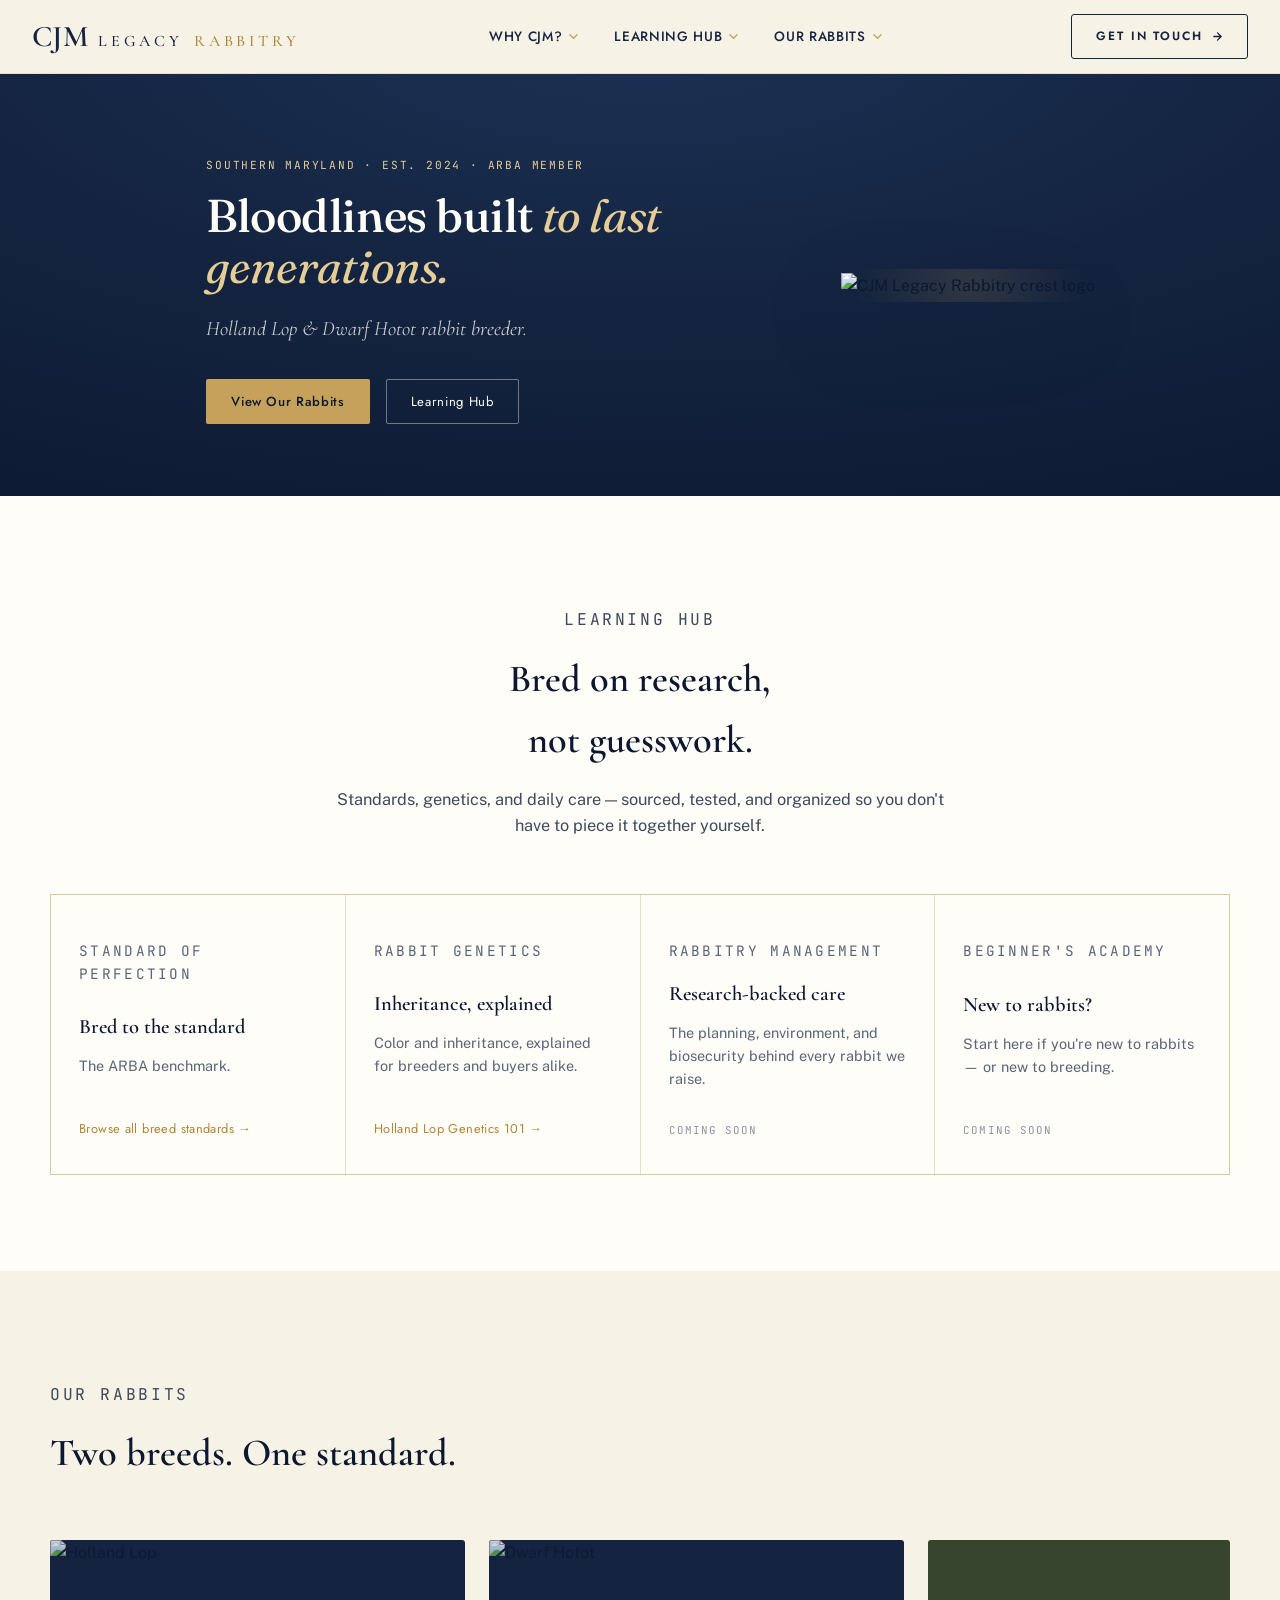
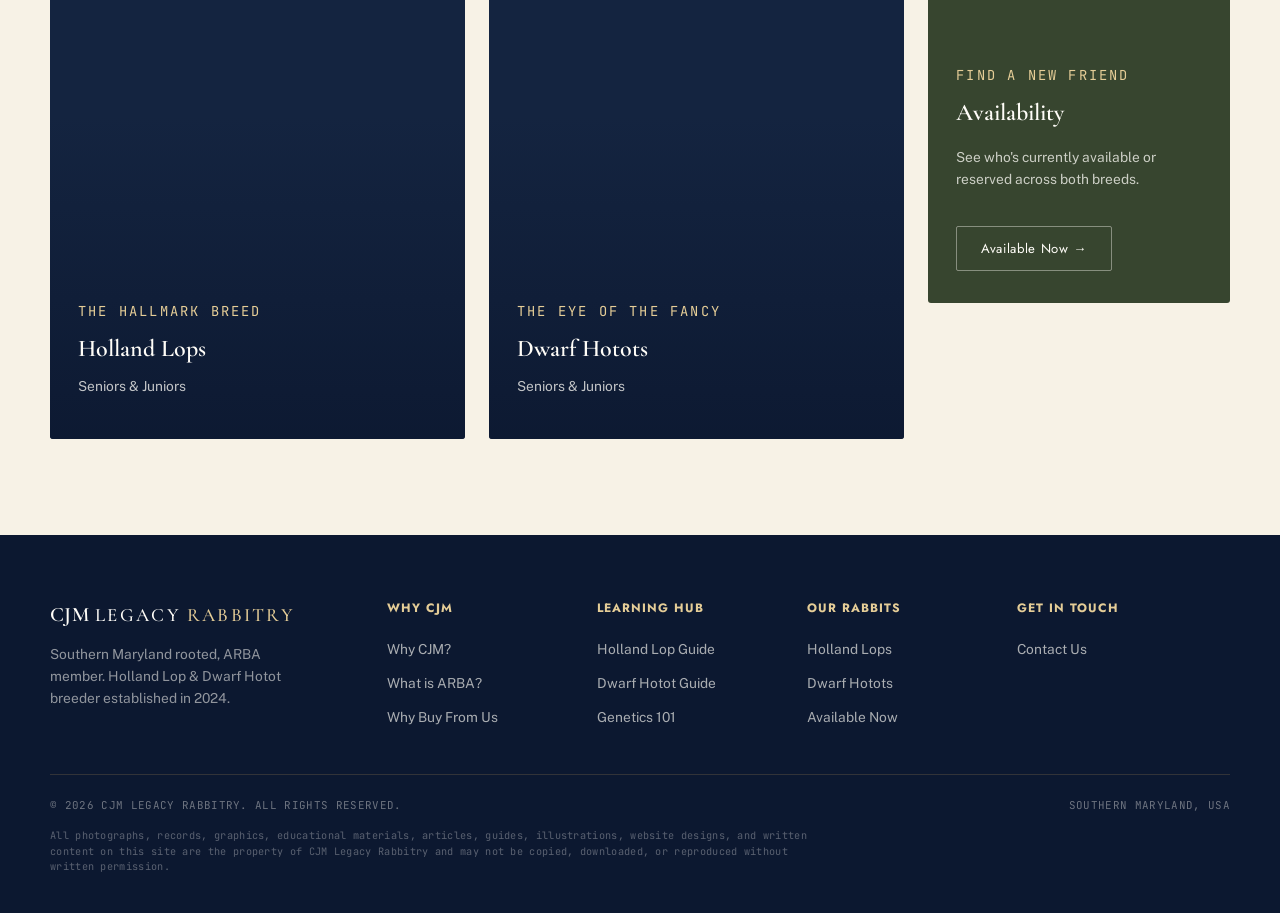
==== index.html @ 7403cc18 "Add CJM Legacy Rabbitry site (moved from Webflow) Co-Authored-By: Claude Opus 5.5 <noreply@anthropic" ====
<!DOCTYPE html>
<html lang="en">
<head>
<meta charset="UTF-8">
<meta name="viewport" content="width=device-width, initial-scale=1.0">
<title>CJM Legacy Rabbitry | Holland Lop &amp; Dwarf Hotot Breeder in Southern Maryland</title>
<meta name="description" content="CJM Legacy Rabbitry is an ARBA-member Holland Lop and Dwarf Hotot breeder in Southern Maryland. Every rabbit is pedigreed, health-recorded, and backed for life.">
<link rel="canonical" href="https://cjmrabbitry.com/">
<meta name="robots" content="index, follow">

<meta property="og:type" content="website">
<meta property="og:site_name" content="CJM Legacy Rabbitry">
<meta property="og:title" content="CJM Legacy Rabbitry | Holland Lop &amp; Dwarf Hotot Breeder in Southern Maryland">
<meta property="og:description" content="ARBA-member Holland Lop and Dwarf Hotot breeder in Southern Maryland. Pedigreed, health-recorded rabbits backed for life.">
<meta property="og:url" content="https://cjmrabbitry.com/">
<meta property="og:image" content="https://cdn.prod.website-files.com/6a64d33aa0a1c08dbbd805cc/6a668761750f530b132f5b5a_IMG_0008.png">
<meta name="twitter:card" content="summary_large_image">
<meta name="twitter:title" content="CJM Legacy Rabbitry | Holland Lop &amp; Dwarf Hotot Breeder in Southern Maryland">
<meta name="twitter:description" content="ARBA-member Holland Lop and Dwarf Hotot breeder in Southern Maryland. Pedigreed, health-recorded rabbits backed for life.">
<meta name="twitter:image" content="https://cdn.prod.website-files.com/6a64d33aa0a1c08dbbd805cc/6a668761750f530b132f5b5a_IMG_0008.png">

<link rel="preconnect" href="https://fonts.googleapis.com">
<link rel="preconnect" href="https://fonts.gstatic.com" crossorigin>
<link href="https://fonts.googleapis.com/css2?family=Fraunces:ital,opsz,wght@0,9..144,300;0,9..144,500;0,9..144,600;1,9..144,400;1,9..144,500&family=Cormorant+Garamond:ital,wght@0,500;0,600;1,500;1,600&family=Public+Sans:wght@300;400;500;600&family=Jost:wght@400;500;600&family=JetBrains+Mono:wght@400;500&display=swap" rel="stylesheet">

<link rel="stylesheet" href="css/site.css">
<link rel="stylesheet" href="css/home.css">

<script type="application/ld+json">
{
  "@context": "https://schema.org",
  "@type": "LocalBusiness",
  "name": "CJM Legacy Rabbitry",
  "description": "ARBA-member Holland Lop and Dwarf Hotot rabbit breeder in Southern Maryland.",
  "url": "https://cjmrabbitry.com/",
  "image": "https://cdn.prod.website-files.com/6a64d33aa0a1c08dbbd805cc/6a668761750f530b132f5b5a_IMG_0008.png",
  "address": {
    "@type": "PostalAddress",
    "addressRegion": "MD",
    "addressCountry": "US"
  },
  "areaServed": "Southern Maryland",
  "memberOf": {
    "@type": "Organization",
    "name": "American Rabbit Breeders Association"
  }
}
</script>
</head>
<body>

<a href="#main-content" class="skip-link">Skip to content</a>
<div id="site-header"></div>

<section class="hero" aria-labelledby="hero-heading">
  <div class="hero-inner">
    <div class="hero-copy">
      <p class="eyebrow on-navy">Southern Maryland · Est. 2024 · ARBA Member</p>
      <h1 id="hero-heading">Bloodlines built<em> to last generations.</em></h1>
      <p class="hero-sub">Holland Lop &amp; Dwarf Hotot rabbit breeder.</p>
      <div class="hero-ctas">
        <a href="our-rabbits" class="btn btn-gold">View Our Rabbits</a>
        <a href="#learning-hub" class="btn btn-outline">Learning Hub</a>
      </div>
    </div>
    <div class="hero-visual">
      <div class="hero-logo">
        <img src="https://cdn.prod.website-files.com/6a64d33aa0a1c08dbbd805cc/6a720b72453838dc1a0f05e3_ChatGPT_Image_Aug_4__2026__11_53_14_AM-removebg-preview.png" alt="CJM Legacy Rabbitry crest logo" loading="eager">
      </div>
    </div>
  </div>
</section>

<main id="main-content">

<section class="hub-section" id="learning-hub">
  <div class="section-inner">
    <div class="section-head center">
      <p class="eyebrow">Learning Hub</p>
      <h2>Bred on research,<br>not guesswork.</h2>
      <p>Standards, genetics, and daily care — sourced, tested, and organized so you don't have to piece it together yourself.</p>
    </div>
    <div class="hub-grid">
      <div class="hub-card">
        <p class="eyebrow">Standard of Perfection</p>
        <h3>Bred to the standard</h3>
        <p>The ARBA benchmark.</p>
        <a class="hub-link" href="sop-guide">Browse all breed standards &rarr;</a>
      </div>
      <div class="hub-card">
        <p class="eyebrow">Rabbit Genetics</p>
        <h3>Inheritance, explained</h3>
        <p>Color and inheritance, explained for breeders and buyers alike.</p>
        <a class="hub-link" href="hl-genetics">Holland Lop Genetics 101 &rarr;</a>
      </div>
      <div class="hub-card">
        <p class="eyebrow">Rabbitry Management</p>
        <h3>Research-backed care</h3>
        <p>The planning, environment, and biosecurity behind every rabbit we raise.</p>
        <span class="hub-link hub-soon">Coming soon</span>
      </div>
      <div class="hub-card">
        <p class="eyebrow">Beginner's Academy</p>
        <h3>New to rabbits?</h3>
        <p>Start here if you're new to rabbits — or new to breeding.</p>
        <span class="hub-link hub-soon">Coming soon</span>
      </div>
    </div>
  </div>
</section>

<section class="rabbits">
  <div class="section-inner">
    <div class="section-head">
      <p class="eyebrow">Our Rabbits</p>
      <h2>Two breeds. One standard.</h2>
    </div>
    <div class="rabbits-grid">
      <a href="our-rabbits" class="rabbit-card">
        <img src="https://cdn.prod.website-files.com/6a64d7bd9e493edffe36e166/6a6e4e44f94fbd17feea3384_uploads%252F91A5E2F6-F04F-4E23-809C-7E8D65B634C1.avif" alt="Holland Lop">
        <div class="card-content">
          <p class="eyebrow">The Hallmark Breed</p>
          <h3>Holland Lops</h3>
          <p>Seniors &amp; Juniors</p>
        </div>
      </a>
      <a href="our-rabbits" class="rabbit-card">
        <img src="https://cdn.prod.website-files.com/6a64d7bd9e493edffe36e166/6a7745e5cc44a0898880cb3d_uploads%252FIMG_9823.jpeg" alt="Dwarf Hotot">
        <div class="card-content">
          <p class="eyebrow">The Eye of the Fancy</p>
          <h3>Dwarf Hotots</h3>
          <p>Seniors &amp; Juniors</p>
        </div>
      </a>
      <a href="our-rabbits" class="rabbit-card avail">
        <div class="card-content">
          <p class="eyebrow">Find a New Friend</p>
          <h3>Availability</h3>
          <p>See who's currently available or reserved across both breeds.</p>
          <span class="btn btn-outline">Available Now &rarr;</span>
        </div>
      </a>
    </div>
  </div>
</section>

</main>

<div id="site-footer"></div>
<script src="js/layout.js"></script>
</body>
</html>
---- css/site.css ----
/* =========================================================
   CJM Legacy Rabbitry — shared site styles
   Loaded by every page. Page-specific styles live in
   css/<page>.css (e.g. css/home.css).
   ========================================================= */

:root{
  --navy:#142440;
  --navy-deep:#0c1830;
  --gold:#c6a15b;
  --gold-light:#e5cd97;
  --gold-hover:#b08535;
  --cream:#f7f2e6;
  --ivory:#fffdf8;
  --marsh:#4e6146;
  --marsh-deep:#37452f;
  --line: rgba(198,161,91,0.35);
}
*{box-sizing:border-box;}
html{scroll-behavior:smooth;}
body{
  margin:0;
  background:var(--cream);
  color:var(--navy-deep);
  font-family:'Public Sans', sans-serif;
  font-weight:400;
  line-height:1.6;
  -webkit-font-smoothing:antialiased;
}
a{color:inherit; text-decoration:none;}
img{max-width:100%; display:block;}

h1,h2,h3{margin:0;}
.h-serif{font-family:'Cormorant Garamond', serif;}
.eyebrow{
  font-family:'JetBrains Mono', monospace;
  font-size:0.7rem;
  letter-spacing:0.16em;
  text-transform:uppercase;
  color:var(--gold-hover);
}
.eyebrow.on-navy{ color:var(--gold-light); }

/* ---------- Buttons ---------- */
.btn{
  font-family:'Jost', sans-serif;
  font-size:0.82rem; letter-spacing:0.05em;
  padding:11px 24px;
  border-radius:2px;
  display:inline-block;
  transition:all .18s ease;
  border:1px solid transparent;
  cursor:pointer;
}
.btn-gold{ background:var(--gold); color:var(--navy-deep); font-weight:500;}
.btn-gold:hover{ background:var(--gold-hover); }
.btn-outline{ border-color:rgba(255,253,248,0.4); color:var(--ivory); }
.btn-outline:hover{ border-color:var(--gold-light); color:var(--gold-light); }
.btn-outline-navy{ border-color:var(--navy); color:var(--navy);}
.btn-outline-navy:hover{ background:var(--navy); color:var(--ivory);}

/* ---------- Accessibility ---------- */
.skip-link{
  position:absolute; top:-60px; left:16px;
  background:var(--gold);
  color:var(--navy-deep);
  font-family:'Jost', sans-serif;
  font-size:0.85rem;
  padding:12px 20px;
  border-radius:2px;
  z-index:1000;
  transition:top .15s ease;
}
.skip-link:focus{ top:16px; }
a:focus-visible, button:focus-visible, .btn:focus-visible{
  outline:2px solid var(--gold-light);
  outline-offset:3px;
}
@media (prefers-reduced-motion: reduce){
  html{ scroll-behavior:auto; }
  *{ transition-duration:0.01ms !important; }
}

/* ---------- Header + mega menu + mobile menu (from the Webflow header) ---------- */
:root{
  --navy-900:#0C1830;
  --navy-800:#142440;
  --navy-700:#1D3357;
  --cream:#F7F2E6;
  --ivory:#FFFDF8;
  --gold:#C6A15B;
  --gold-light:#E5CD97;
  --gold-deep:#B08535;
  --marsh:#4E6146;
  --marsh-deep:#37452F;
  --ink:#142440;
  --ink-soft:#5D6B7A;
  --shadow: 0 24px 60px -20px rgba(12,24,48,0.35);
  --f-display:'Fraunces', serif;
  --f-heading:'Cormorant Garamond', serif;
  --f-body:'Public Sans', sans-serif;
  --f-ui:'Jost', sans-serif;
  --f-mono:'JetBrains Mono', monospace;
}
/* ============ HEADER ============ */
header.site-header{
  width:100%;
  position:sticky;
  top:0;
  z-index:100;
  background: rgba(247,242,230,0.92);
  backdrop-filter: blur(14px) saturate(140%);
  -webkit-backdrop-filter: blur(14px) saturate(140%);
  border-bottom:1px solid rgba(176,133,53,0.2);
}
.header-inner{
  max-width:1360px;
  margin:0 auto;
  padding:14px 32px;
  display:flex;
  align-items:center;
  justify-content:space-between;
  gap:24px;
  box-sizing:border-box;
}
.header-inner *{ box-sizing:border-box; }
/* ---- Logo / wordmark ---- */
.brand{
  display:flex;
  align-items:center;
  text-decoration:none;
  color:var(--ink);
  flex-shrink:0;
}
.brand-word{
  display:flex;
  align-items:baseline;
  line-height:1;
  white-space:nowrap;
}
.brand-word .cjm{
  font-family:var(--f-heading);
  font-weight:600;
  font-size:30px;
  letter-spacing:0.01em;
  color:var(--navy-800);
}
.brand-word .legacy{
  font-family:var(--f-heading);
  font-weight:500;
  font-size:16px;
  letter-spacing:0.24em;
  color:var(--navy-800);
  margin-left:9px;
}
.brand-word .rabbitry{
  font-family:var(--f-heading);
  font-weight:500;
  font-size:16px;
  letter-spacing:0.24em;
  color:var(--gold-deep);
  margin-left:11px;
}
/* ---- Primary nav ---- */
nav.primary-nav{ display:flex; align-items:center; gap:4px; }
.nav-item{ position:relative; }
.nav-trigger{
  display:flex; align-items:center; gap:7px;
  background:none; border:none; cursor:pointer;
  font-family:var(--f-ui);
  font-size:13.5px; font-weight:500; letter-spacing:0.05em;
  color:var(--navy-800);
  padding:12px 16px; border-radius:8px;
  transition: color .18s ease, background .18s ease;
}
.nav-trigger:hover{ color:var(--gold-deep); background:rgba(198,161,91,0.10); }
.nav-item.active .nav-trigger{ color:var(--gold-deep); background:rgba(198,161,91,0.12); }
.caret{ width:9px; height:9px; transition: transform .22s ease; color: var(--gold); }
.nav-item.active .caret{ transform: rotate(180deg); }
.nav-item.simple a.nav-link{
  display:block;
  font-family:var(--f-ui);
  font-size:13.5px; font-weight:500; letter-spacing:0.05em;
  color:var(--navy-800);
  text-decoration:none;
  padding:12px 16px; border-radius:8px;
  transition: color .18s ease, background .18s ease;
}
.nav-item.simple a.nav-link:hover{ color:var(--gold-deep); background:rgba(198,161,91,0.10); }
/* ---- CTA ---- */
.cta-group{ display:flex; align-items:center; gap:18px; flex-shrink:0; }
.cta-btn{
  position:relative;
  display:inline-flex; align-items:center; gap:9px;
  background:transparent;
  color:var(--navy-800);
  text-decoration:none;
  font-family:var(--f-ui);
  font-size:12px; font-weight:600; letter-spacing:0.16em; text-transform:uppercase;
  padding:12px 24px;
  border-radius:3px;
  border:1px solid var(--navy-800);
  overflow:hidden;
  transition: color .28s ease, border-color .28s ease;
  white-space:nowrap;
}
.cta-btn::before{
  content:""; position:absolute; inset:0;
  background:var(--navy-800);
  transform:translateX(-101%);
  transition: transform .32s cubic-bezier(.65,0,.35,1);
  z-index:0;
}
.cta-btn span, .cta-btn svg{ position:relative; z-index:1; }
.cta-btn svg{ width:11px; height:11px; transition: transform .28s ease; }
.cta-btn:hover{ color:var(--gold-light); border-color:var(--navy-800); }
.cta-btn:hover::before{ transform:translateX(0); }
.cta-btn:hover svg{ transform:translateX(3px); }
/* ---- Hamburger (mobile trigger) ---- */
.hamburger{
  display:none;
  width:42px; height:42px;
  align-items:center; justify-content:center;
  background:none; border:1px solid rgba(176,133,53,0.3);
  border-radius:8px; cursor:pointer;
  position:relative;
  z-index:210;
  flex-shrink:0;
}
.hamburger span{ display:block; width:18px; height:1px; background:var(--navy-800); position:relative; transition:background .2s ease .1s; }
.hamburger span::before, .hamburger span::after{
  content:""; position:absolute; left:0; width:18px; height:1px; background:var(--navy-800);
  transition: transform .25s ease, top .25s ease;
}
.hamburger span::before{ top:-6px; }
.hamburger span::after{ top:6px; }
.hamburger.active span{ background:transparent; }
.hamburger.active span::before{ top:0; transform:rotate(45deg); }
.hamburger.active span::after{ top:0; transform:rotate(-45deg); }
/* ============ MEGA MENU PANEL (desktop) ============ */
.mega-wrap{
  position:absolute; left:50%; top:100%;
  transform: translate(-50%, 8px);
  width:min(1040px, 92vw);
  z-index:120;
  opacity:0; visibility:hidden; pointer-events:none;
  transition: opacity .22s ease, transform .22s ease;
}
.nav-item.active .mega-wrap{
  opacity:1; visibility:visible; pointer-events:auto;
  transform: translate(-50%, 14px);
}
.mega-panel{
  background:var(--ivory);
  border:1px solid rgba(176,133,53,0.22);
  border-radius:18px;
  box-shadow:var(--shadow);
  overflow:hidden;
}
.mega-grid{ display:grid; grid-template-columns:repeat(4, 1fr); padding:34px 30px 20px; }
.mega-grid.cols-3{ grid-template-columns:repeat(3, 1fr); }
.mega-col{ padding:0 20px; border-left:1px solid rgba(176,133,53,0.16); }
.mega-col:first-child{ border-left:none; padding-left:0; }
.mega-col:last-child{ padding-right:0; }
.col-icon{
  width:46px; height:46px; border-radius:50%;
  border:1px solid var(--gold);
  display:flex; align-items:center; justify-content:center;
  margin-bottom:16px; color:var(--gold-deep);
}
.col-icon svg{ width:20px; height:20px; }
.col-title{
  font-family:var(--f-heading);
  font-size:19px; font-weight:600;
  color:var(--navy-800); margin:0 0 8px;
}
.col-desc{
  font-family:var(--f-body);
  font-size:12.5px; line-height:1.55;
  color:var(--ink-soft); margin:0 0 16px; min-height:34px;
}
.col-divider{ height:1px; background: linear-gradient(90deg, var(--gold-light), transparent); margin-bottom:14px; }
.col-links{ list-style:none; margin:0; padding:0; display:flex; flex-direction:column; gap:3px; }
.col-links a{
  display:flex; align-items:center; justify-content:space-between;
  text-decoration:none; color:var(--ink);
  font-family:var(--f-ui); font-size:13.5px; font-weight:500;
  padding:8px 4px; border-radius:6px;
  transition: color .16s ease, background .16s ease, padding .16s ease;
}
.col-links a .arw{ width:11px; height:11px; opacity:0; transform:translateX(-4px); transition:.16s ease; flex-shrink:0; color:var(--gold-deep);}
.col-links a:hover{ color:var(--gold-deep); background:rgba(198,161,91,0.08); padding-left:10px; }
.col-links a:hover .arw{ opacity:1; transform:translateX(0); }
.col-links a.cta-link{ color:var(--gold-deep); font-weight:600; }
.col-links a.cta-link .arw{ opacity:1; }
/* ---- coming soon (not-yet-built pages) ---- */
.col-links a.coming-soon,
.simple-drop a.coming-soon,
.mobile-links a.coming-soon{
  color:var(--ink-soft);
  pointer-events:none;
  cursor:default;
}
.col-links a.coming-soon:hover,
.simple-drop a.coming-soon:hover{
  background:none;
  padding-left:4px;
}
.simple-drop a.coming-soon:hover{ padding-left:12px; }
.soon-tag{
  font-family:var(--f-mono);
  font-size:8.5px;
  font-weight:500;
  letter-spacing:0.08em;
  text-transform:uppercase;
  color:var(--gold-deep);
  background:rgba(198,161,91,0.14);
  padding:2px 6px;
  border-radius:3px;
  margin-left:8px;
  flex-shrink:0;
}
.mega-footer{
  display:flex; align-items:center; justify-content:center; gap:14px;
  padding:15px 30px; background: var(--navy-800);
}
.mega-footer span{
  font-family:var(--f-mono);
  font-size:10px; font-weight:500; letter-spacing:0.12em;
  text-transform:uppercase; color: var(--gold-light);
}
.mega-footer .dot{ width:3px; height:3px; border-radius:50%; background:var(--gold); opacity:.7; }
.mega-footer svg{ width:14px; height:14px; color:var(--gold); }
/* ---- simple dropdown (Why CJM?, desktop) ---- */
.simple-drop{
  position:absolute; left:0; top:100%;
  transform: translateY(8px);
  width:270px;
  background:var(--ivory);
  border:1px solid rgba(176,133,53,0.22);
  border-radius:14px;
  box-shadow:var(--shadow);
  padding:12px;
  opacity:0; visibility:hidden; pointer-events:none;
  transition: opacity .2s ease, transform .2s ease;
  z-index:120;
}
.nav-item.active .simple-drop{ opacity:1; visibility:visible; pointer-events:auto; transform:translateY(14px); }
.simple-drop a{
  display:flex; align-items:center; justify-content:space-between;
  text-decoration:none; color:var(--ink);
  font-family:var(--f-ui); font-size:13.5px; font-weight:500;
  padding:10px 12px; border-radius:8px;
  transition:.15s ease;
}
.simple-drop a:hover{ background:rgba(198,161,91,0.10); color:var(--gold-deep); padding-left:16px; }
.simple-drop a .arw{ width:11px; height:11px; color:var(--gold-deep); opacity:0; transform:translateX(-4px); transition:.15s ease;}
.simple-drop a:hover .arw{ opacity:1; transform:translateX(0); }
/* ============ MOBILE MENU (slide-in panel) ============ */
.mobile-overlay{
  position:fixed; inset:0;
  background:rgba(12,24,48,0.45);
  z-index:190;
  opacity:0; visibility:hidden;
  transition: opacity .3s ease;
}
.mobile-overlay.open{ opacity:1; visibility:visible; }
.mobile-menu{
  position:fixed;
  top:0; right:0;
  height:100%;
  width:min(400px, 88vw);
  background:var(--cream);
  z-index:200;
  display:flex; flex-direction:column;
  transform:translateX(100%);
  transition:transform .38s cubic-bezier(.65,0,.35,1);
  box-shadow:-24px 0 60px -20px rgba(12,24,48,0.35);
}
.mobile-menu.open{ transform:translateX(0); }
.mobile-menu-head{
  display:flex; align-items:center; justify-content:space-between;
  padding:16px 20px;
  border-bottom:1px solid rgba(176,133,53,0.18);
  flex-shrink:0;
}
.mobile-menu-head .brand-word .cjm{ font-size:22px; }
.mobile-menu-head .brand-word .legacy,
.mobile-menu-head .brand-word .rabbitry{ font-size:18px; }
.mobile-close{
  width:38px; height:38px;
  display:flex; align-items:center; justify-content:center;
  background:none; border:1px solid rgba(176,133,53,0.3);
  border-radius:8px; cursor:pointer; flex-shrink:0;
}
.mobile-close svg{ width:14px; height:14px; color:var(--navy-800); }
.mobile-nav-body{ flex:1; overflow-y:auto; padding:8px 20px 28px; -webkit-overflow-scrolling:touch; }
.mobile-section{ border-bottom:1px solid rgba(176,133,53,0.14); }
.mobile-section-trigger{
  width:100%; display:flex; align-items:center; justify-content:space-between;
  background:none; border:none; cursor:pointer;
  padding:18px 2px;
  font-family:var(--f-ui); font-size:14.5px; font-weight:600; letter-spacing:0.08em; text-transform:uppercase;
  color:var(--navy-800);
}
.mobile-section-trigger .caret{ width:10px; height:10px; color:var(--gold); transition:transform .25s ease; }
.mobile-section.open .mobile-section-trigger .caret{ transform:rotate(180deg); }
.mobile-section-panel{
  max-height:0; overflow:hidden;
  transition:max-height .35s ease;
}
.mobile-section.open .mobile-section-panel{ max-height:1400px; }
.mobile-group-title{
  font-family:var(--f-heading); font-weight:600; font-size:14.5px;
  color:var(--gold-deep);
  margin:14px 0 4px; padding:0 2px;
}
.mobile-group-title:first-child{ margin-top:4px; }
.mobile-links{ list-style:none; margin:0 0 6px; padding:0; }
.mobile-links a{
  display:flex; align-items:center; justify-content:space-between;
  text-decoration:none; color:var(--ink);
  font-family:var(--f-body); font-size:14px;
  padding:10px 2px;
  border-bottom:1px solid rgba(176,133,53,0.08);
}
.mobile-links a.cta-link{ color:var(--gold-deep); font-weight:600; }
.mobile-links a .arw{ width:11px; height:11px; color:var(--gold-deep); flex-shrink:0; }
.mobile-simple-link{
  display:flex; align-items:center; justify-content:space-between;
  padding:18px 2px;
  font-family:var(--f-ui); font-size:14.5px; font-weight:600; letter-spacing:0.08em; text-transform:uppercase;
  color:var(--navy-800); text-decoration:none;
}
.mobile-cta-wrap{ padding:24px 2px 4px; }
.mobile-cta{
  display:flex; align-items:center; justify-content:center; gap:9px;
  width:100%;
  background:var(--navy-800); color:var(--gold-light);
  text-decoration:none;
  font-family:var(--f-ui); font-size:12.5px; font-weight:600; letter-spacing:0.16em; text-transform:uppercase;
  padding:16px; border-radius:3px;
}
.mobile-cta svg{ width:12px; height:12px; }
@media (max-width: 1080px){
  nav.primary-nav, .mega-wrap{ display:none; }
  .hamburger{ display:flex; }
}
@media (max-width: 640px){
  .header-inner{ padding:12px 16px; }
  .cta-group .cta-btn{ display:none; }
  .brand-word{ flex-direction:column; align-items:flex-start; line-height:1.2; gap:6px; }
  .brand-word .cjm{ font-size:28px; }
  .brand-word .legacy{ font-size:11.5px; letter-spacing:0.18em; margin-left:0; }
  .brand-word .rabbitry{ font-size:11.5px; letter-spacing:0.18em; margin-left:6px; }
}
@media (min-width: 1081px){
  .mobile-overlay, .mobile-menu{ display:none; }
}

/* ---------- Footer (from the Webflow footer Symbol) ---------- */
#cjm-footer{
  background:#0c1830;
  color:rgba(255,253,248,0.7);
  padding:64px 24px 28px;
  font-family:'Public Sans', sans-serif;
}
#cjm-footer .footer-inner{ max-width:1180px; margin:0 auto; }
#cjm-footer .footer-top{
  display:grid;
  grid-template-columns:1.4fr 0.8fr 0.8fr 0.8fr 1fr;
  gap:40px;
  padding-bottom:40px;
  border-bottom:1px solid rgba(198,161,91,0.2);
  text-align:left;
}
#cjm-footer .footer-brand .wordmark{
  font-family:'Cormorant Garamond', serif;
  font-size:1.28rem;
  letter-spacing:0.02em;
  margin-bottom:12px;
  display:flex; align-items:baseline; gap:6px;
}
#cjm-footer .footer-brand .cjm{ color:#fffdf8; font-weight:600; }
#cjm-footer .footer-brand .legacy{ color:#fffdf8; font-weight:500; letter-spacing:0.12em; font-size:0.92em; }
#cjm-footer .footer-brand .rabbitry{ color:#e5cd97; font-weight:500; letter-spacing:0.12em; font-size:0.92em; }
#cjm-footer .footer-brand p{
  font-size:0.86rem;
  max-width:260px;
  color:rgba(255,253,248,0.55);
  margin:0;
}
#cjm-footer .footer-col h4{
  font-family:'Jost', sans-serif;
  font-size:0.76rem;
  letter-spacing:0.08em;
  text-transform:uppercase;
  color:#e5cd97;
  margin:0 0 14px;
}
#cjm-footer .footer-col a{
  display:block;
  font-size:0.86rem;
  padding:6px 0;
  color:rgba(255,253,248,0.65);
  text-decoration:none;
}
#cjm-footer .footer-col a:hover{ color:#e5cd97; }
#cjm-footer .footer-bottom{
  padding-top:22px;
  display:flex; justify-content:space-between; align-items:center;
  flex-wrap:wrap; gap:10px;
  font-family:'JetBrains Mono', monospace;
  font-size:0.68rem;
  letter-spacing:0.03em;
  color:rgba(255,253,248,0.4);
}
#cjm-footer .footer-legal{
  font-family:'JetBrains Mono', monospace;
  font-size:0.64rem;
  letter-spacing:0.03em;
  color:rgba(255,253,248,0.32);
  margin-top:14px;
  max-width:760px;
  line-height:1.5;
}
@media (max-width: 900px){
  #cjm-footer{ padding:56px 24px 24px; }
  #cjm-footer .footer-top{ grid-template-columns:1fr 1fr; row-gap:32px; }
}
@media (max-width: 560px){
  #cjm-footer{ padding:48px 20px 24px; }
  #cjm-footer .footer-top{
    grid-template-columns:1fr;
    text-align:center;
    row-gap:36px;
  }
  #cjm-footer .footer-brand .wordmark{ justify-content:center; }
  #cjm-footer .footer-brand p{ margin-left:auto; margin-right:auto; }
  #cjm-footer .footer-col a{ padding:10px 0; font-size:0.92rem; }
  #cjm-footer .footer-bottom{
    justify-content:center;
    text-align:center;
    flex-direction:column;
    gap:6px;
  }
  #cjm-footer .footer-legal{ margin-left:auto; margin-right:auto; text-align:center; }
}

/* ---------- Peer review block (educational pages) ---------- */
/* ================================
   CJM LEGACY RABBITRY
   PEER REVIEW SECTION
   ================================ */

.cjm-peer-review {
  --cjm-navy: #0E2340;
  --cjm-brass: #B98D3E;
  --cjm-brass-light: #D9B876;
  --cjm-ivory: #F4EFE4;

  width: 100%;
  box-sizing: border-box;
  padding: clamp(28px, 4vw, 58px) clamp(18px, 5vw, 70px);
  background: transparent;
  color: var(--cjm-navy);
  text-align: center;
  overflow: hidden;
}

.cjm-peer-review *,
.cjm-peer-review *::before,
.cjm-peer-review *::after {
  box-sizing: border-box;
}

/* Top and bottom decorative rules */
.cjm-peer-review__outer-rule {
  width: 100%;
  height: 2px;
  margin: 0 auto;
  background: linear-gradient(
    to right,
    var(--cjm-brass),
    var(--cjm-brass-light),
    var(--cjm-brass)
  );
}

/* Main heading */
.cjm-peer-review__title {
  margin: clamp(28px, 4vw, 52px) auto
          clamp(16px, 2vw, 26px);

  max-width: 1900px;

  font-family: Georgia, "Times New Roman", serif;
  font-size: clamp(2.5rem, 6vw, 6.5rem);
  line-height: 0.98;
  font-weight: 700;
  letter-spacing: clamp(0.01em, 0.02vw, 0.035em);
  text-transform: uppercase;
}

.cjm-peer-review__title-navy {
  color: var(--cjm-navy);
}

.cjm-peer-review__title-brass {
  color: var(--cjm-brass);
}

/* Intro paragraph */
.cjm-peer-review__intro {
  width: min(100%, 1250px);
  margin: 0 auto;

  font-family: Georgia, "Times New Roman", serif;
  font-size: clamp(1rem, 1.8vw, 1.8rem);
  line-height: 1.45;
  font-weight: 400;
  color: var(--cjm-navy);
}

/* Middle decorative rule */
.cjm-peer-review__middle-rule {
  width: min(70%, 850px);
  height: 2px;
  margin: clamp(28px, 4vw, 48px) auto;
  background: linear-gradient(
    to right,
    var(--cjm-brass),
    var(--cjm-brass-light),
    var(--cjm-brass)
  );
}

/* Section heading */
.cjm-peer-review__subheading {
  width: min(100%, 1700px);
  margin: 0 auto;

  font-family: Georgia, "Times New Roman", serif;
  font-size: clamp(0.95rem, 1.55vw, 1.65rem);
  line-height: 1.4;
  font-weight: 700;
  letter-spacing: clamp(0.08em, 0.18vw, 0.16em);
  text-transform: uppercase;
  color: var(--cjm-navy);
}

/* Italic closing statement */
.cjm-peer-review__closing {
  margin: clamp(18px, 2vw, 28px) auto 0;

  font-family: Georgia, "Times New Roman", serif;
  font-size: clamp(1rem, 1.7vw, 1.65rem);
  line-height: 1.4;
  font-style: italic;
  font-weight: 400;
  color: var(--cjm-navy);
}

/* Bottom rule */
.cjm-peer-review__bottom-rule {
  margin-top: clamp(30px, 4vw, 52px);
}

/* ================================
   MOBILE
   ================================ */

@media (max-width: 767px) {

  .cjm-peer-review {
    padding:
      22px
      16px
      26px;
  }

  .cjm-peer-review__outer-rule {
    height: 1.5px;
  }

  .cjm-peer-review__title {
    margin-top: 24px;
    margin-bottom: 17px;

    font-size: clamp(2.05rem, 10vw, 3.3rem);
    line-height: 1.02;
    letter-spacing: 0;
  }

  .cjm-peer-review__intro {
    max-width: 540px;
    font-size: 1rem;
    line-height: 1.5;
  }

  .cjm-peer-review__middle-rule {
    width: 55%;
    height: 1.5px;
    margin: 25px auto;
  }

  .cjm-peer-review__subheading {
    max-width: 540px;
    font-size: 0.82rem;
    line-height: 1.55;
    letter-spacing: 0.12em;
  }

  .cjm-peer-review__closing {
    max-width: 500px;
    margin-top: 15px;
    font-size: 1rem;
    line-height: 1.45;
  }

  .cjm-peer-review__bottom-rule {
    margin-top: 28px;
  }
}

/* ================================
   VERY SMALL PHONES
   ================================ */

@media (max-width: 380px) {

  .cjm-peer-review {
    padding-left: 13px;
    padding-right: 13px;
  }

  .cjm-peer-review__title {
    font-size: 1.9rem;
  }

  .cjm-peer-review__intro {
    font-size: 0.92rem;
  }

  .cjm-peer-review__subheading {
    font-size: 0.75rem;
    letter-spacing: 0.09em;
  }

  .cjm-peer-review__closing {
    font-size: 0.92rem;
  }
}

/* ================================
   LARGE DESKTOPS
   ================================ */

@media (min-width: 1800px) {

  .cjm-peer-review__title {
    font-size: 6.5rem;
  }

  .cjm-peer-review__intro {
    font-size: 1.8rem;
  }

  .cjm-peer-review__subheading {
    font-size: 1.65rem;
  }

  .cjm-peer-review__closing {
    font-size: 1.65rem;
  }
}
---- css/home.css ----
/* =========================================================
   Homepage-only styles (index.html)
   ========================================================= */

/* ---------- Section shell ---------- */
section{ padding:96px 32px; }
.section-inner{ max-width:1180px; margin:0 auto; }
.section-head{ max-width:620px; margin-bottom:56px; }
.section-head h2{
  font-family:'Cormorant Garamond', serif;
  font-weight:600;
  font-size:clamp(1.9rem, 3vw, 2.5rem);
  color:var(--navy-deep);
  margin-top:10px;
}
.section-head p{
  margin-top:14px;
  color:#3d4a5c;
  font-size:1.02rem;
}
.center{ text-align:center; margin-left:auto; margin-right:auto; }

@media (max-width: 900px){
  section{ padding:64px 20px; }
}

/* ---------- Hero ---------- */
.hero{
  position:relative;
  background:radial-gradient(120% 140% at 50% -10%, #1c3155 0%, var(--navy) 46%, var(--navy-deep) 100%);
  padding:72px 32px;
  overflow:hidden;
}
.hero::before{
  content:"";
  position:absolute; inset:0;
  background-image:
    radial-gradient(1px 1px at 20% 30%, rgba(229,205,151,0.35) 0, transparent 60%),
    radial-gradient(1px 1px at 75% 60%, rgba(229,205,151,0.25) 0, transparent 60%),
    radial-gradient(1px 1px at 55% 20%, rgba(229,205,151,0.2) 0, transparent 60%);
  pointer-events:none;
}
.hero-inner{
  position:relative;
  max-width:1180px; margin:0 auto;
  display:grid;
  grid-template-columns:1fr 0.85fr;
  align-items:center;
  gap:40px;
}
.hero-copy{ text-align:left; max-width:460px; margin-left:auto; }
.hero .eyebrow{ margin-bottom:16px; }
.hero h1{
  font-family:'Fraunces', serif;
  font-weight:500;
  color:var(--ivory);
  font-size:clamp(2.3rem, 3.6vw, 3.4rem);
  line-height:1.1;
  letter-spacing:-0.01em;
}
.hero h1 em{
  font-style:italic;
  font-weight:400;
  color:var(--gold-light);
}
.hero-sub{
  font-family:'Cormorant Garamond', serif;
  font-style:italic;
  font-size:1.28rem;
  color:rgba(255,253,248,0.78);
  margin-top:20px;
  max-width:480px;
}
.hero-ctas{
  margin-top:34px;
  display:flex; gap:16px; flex-wrap:wrap;
}
.hero-visual{
  position:relative;
  display:flex;
  align-items:center;
  justify-content:center;
}
.hero-logo{
  position:relative;
  display:flex;
  align-items:center;
  justify-content:center;
}
.hero-logo::before{
  content:"";
  position:absolute;
  inset:-14%;
  background:radial-gradient(circle, rgba(198,161,91,0.16) 0%, transparent 70%);
  pointer-events:none;
}
.hero-logo img{
  position:relative;
  width:100%;
  max-width:360px;
  filter:drop-shadow(0 30px 55px rgba(0,0,0,0.45));
}

/* ---------- Learning Hub ---------- */
.hub-section{ background:var(--ivory); }
.hub-grid{
  display:grid;
  grid-template-columns:repeat(4, 1fr);
  gap:1px;
  background:var(--line);
  border:1px solid var(--line);
}
.hub-card{
  background:var(--ivory);
  padding:34px 28px;
  min-height:230px;
  display:flex; flex-direction:column;
}
.hub-card .eyebrow{ margin-bottom:16px; }
.hub-card h3{
  font-family:'Cormorant Garamond', serif;
  font-weight:600;
  font-size:1.28rem;
  color:var(--navy-deep);
}
.hub-card p{
  margin-top:10px;
  font-size:0.9rem;
  color:#5a6577;
  flex-grow:1;
}
.hub-card .hub-link{
  margin-top:18px;
  font-family:'Jost', sans-serif;
  font-size:0.8rem;
  letter-spacing:0.03em;
  color:var(--gold-hover);
  display:inline-flex; align-items:center; gap:6px;
}
.hub-card .hub-link:hover{ color:var(--navy); }
.hub-card .hub-soon{ color:#8a93a3; font-family:'JetBrains Mono', monospace; font-size:0.68rem; letter-spacing:0.1em; text-transform:uppercase; }
.hub-card .hub-soon:hover{ color:#8a93a3; }
#learning-hub{ scroll-margin-top:80px; }

/* ---------- Our Rabbits ---------- */
.rabbits{ background:var(--cream); }
.rabbits-grid{
  display:grid;
  grid-template-columns:1.1fr 1.1fr 0.8fr;
  gap:24px;
}
.rabbit-card{
  position:relative;
  border-radius:3px;
  overflow:hidden;
  aspect-ratio:3/3.6;
  background:var(--navy);
}
.rabbit-card img{
  position:absolute; inset:0;
  width:100%; height:100%; object-fit:cover;
  opacity:0.82;
}
.rabbit-card::after{
  content:"";
  position:absolute; inset:0;
  background:linear-gradient(180deg, rgba(12,24,48,0) 35%, rgba(12,24,48,0.88) 100%);
}
.rabbit-card .card-content{
  position:absolute; left:0; right:0; bottom:0;
  padding:28px;
  z-index:2;
}
.rabbit-card .eyebrow{ color:var(--gold-light); margin-bottom:8px; }
.rabbit-card h3{
  font-family:'Cormorant Garamond', serif;
  font-weight:600;
  font-size:1.5rem;
  color:var(--ivory);
}
.rabbit-card p{
  margin-top:6px;
  font-size:0.86rem;
  color:rgba(255,253,248,0.75);
}
.rabbit-card.avail{
  background:var(--marsh-deep);
  display:flex; align-items:flex-end;
}
.rabbit-card.avail::after{ background:none; }
.rabbit-card.avail .card-content{ position:relative; padding:32px 28px; }
.rabbit-card.avail .card-content p{ margin-top:14px; }
.rabbit-card.avail .btn{ margin-top:22px; }

/* ---------- Responsive ---------- */
@media (max-width: 900px){
  .hero-inner{ grid-template-columns:1fr; gap:48px; }
  .hero-copy{ text-align:center; max-width:none; margin-left:0; }
  .hero-sub{ margin-left:auto; margin-right:auto; }
  .hero-ctas{ justify-content:center; }
  .hero-visual{ order:-1; max-width:260px; margin:0 auto; }
  .hub-grid{ grid-template-columns:1fr 1fr; }
  .rabbits-grid{ grid-template-columns:1fr; }
}
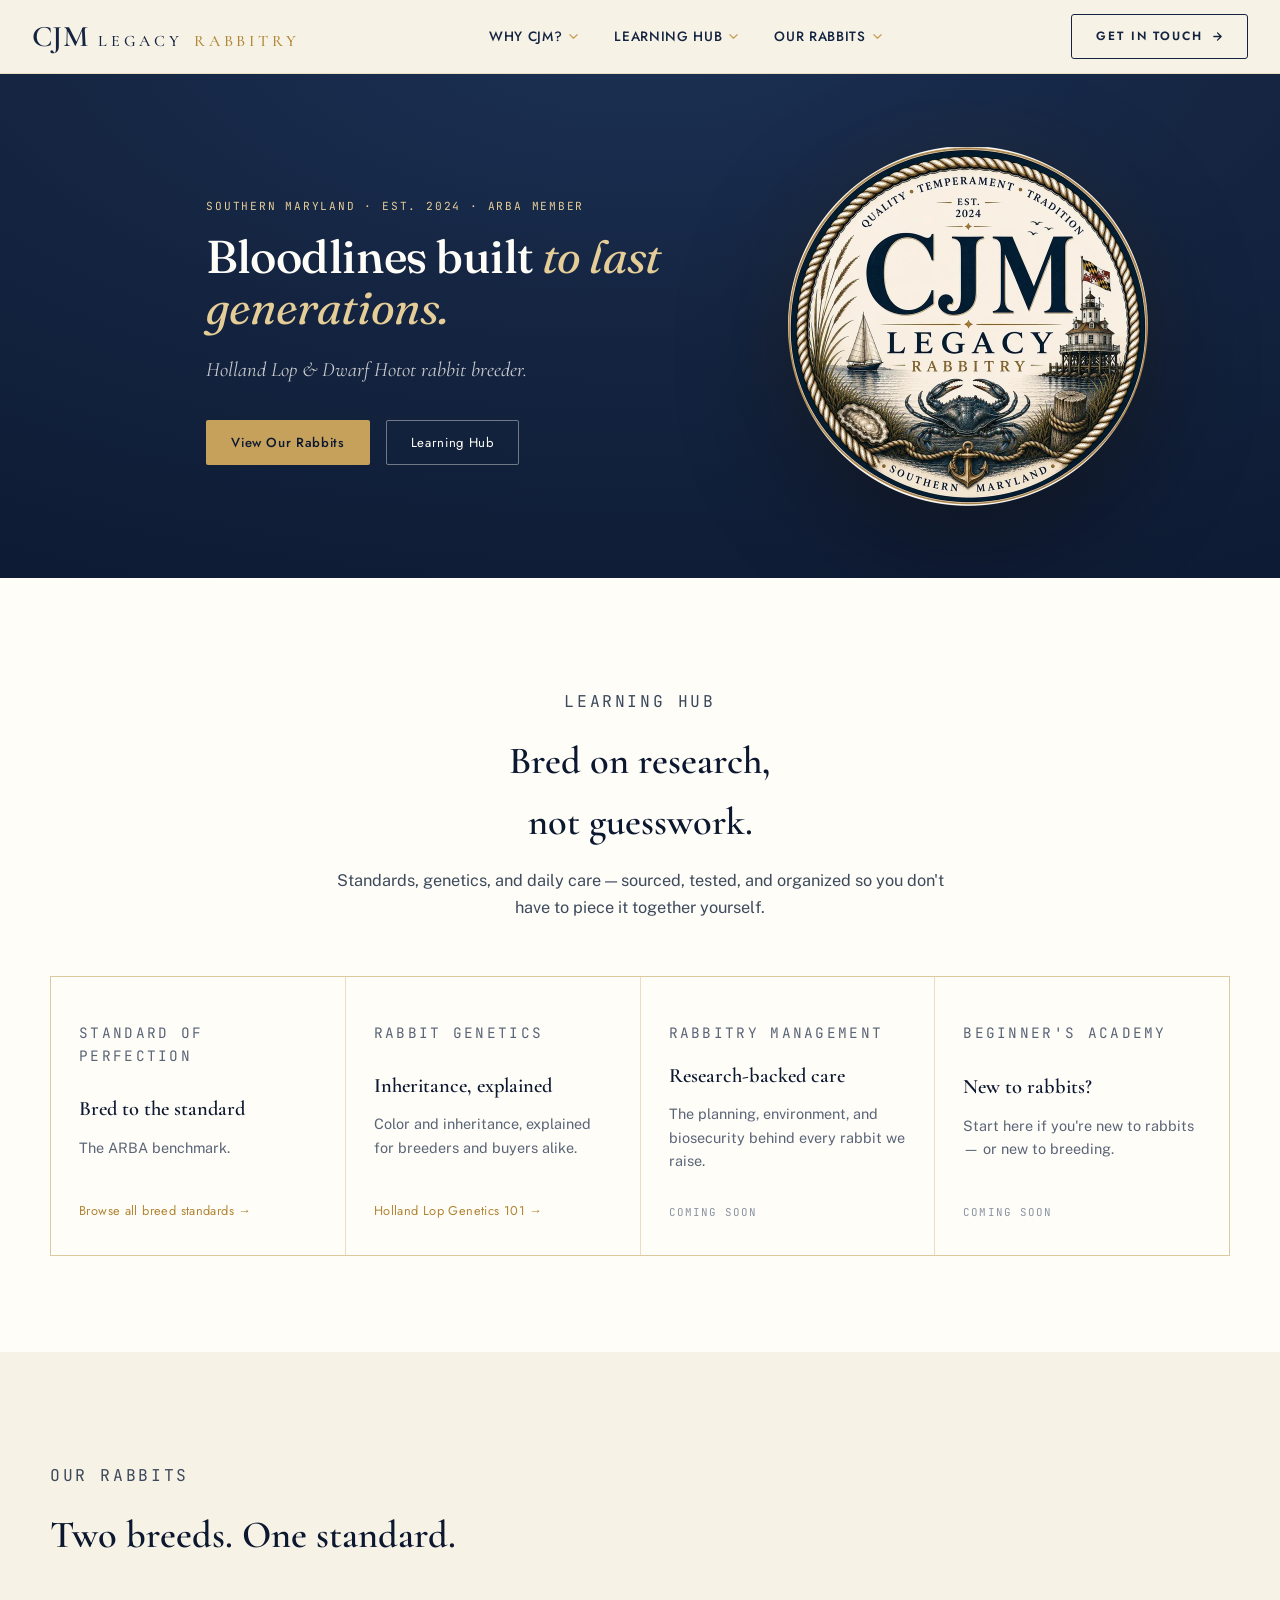
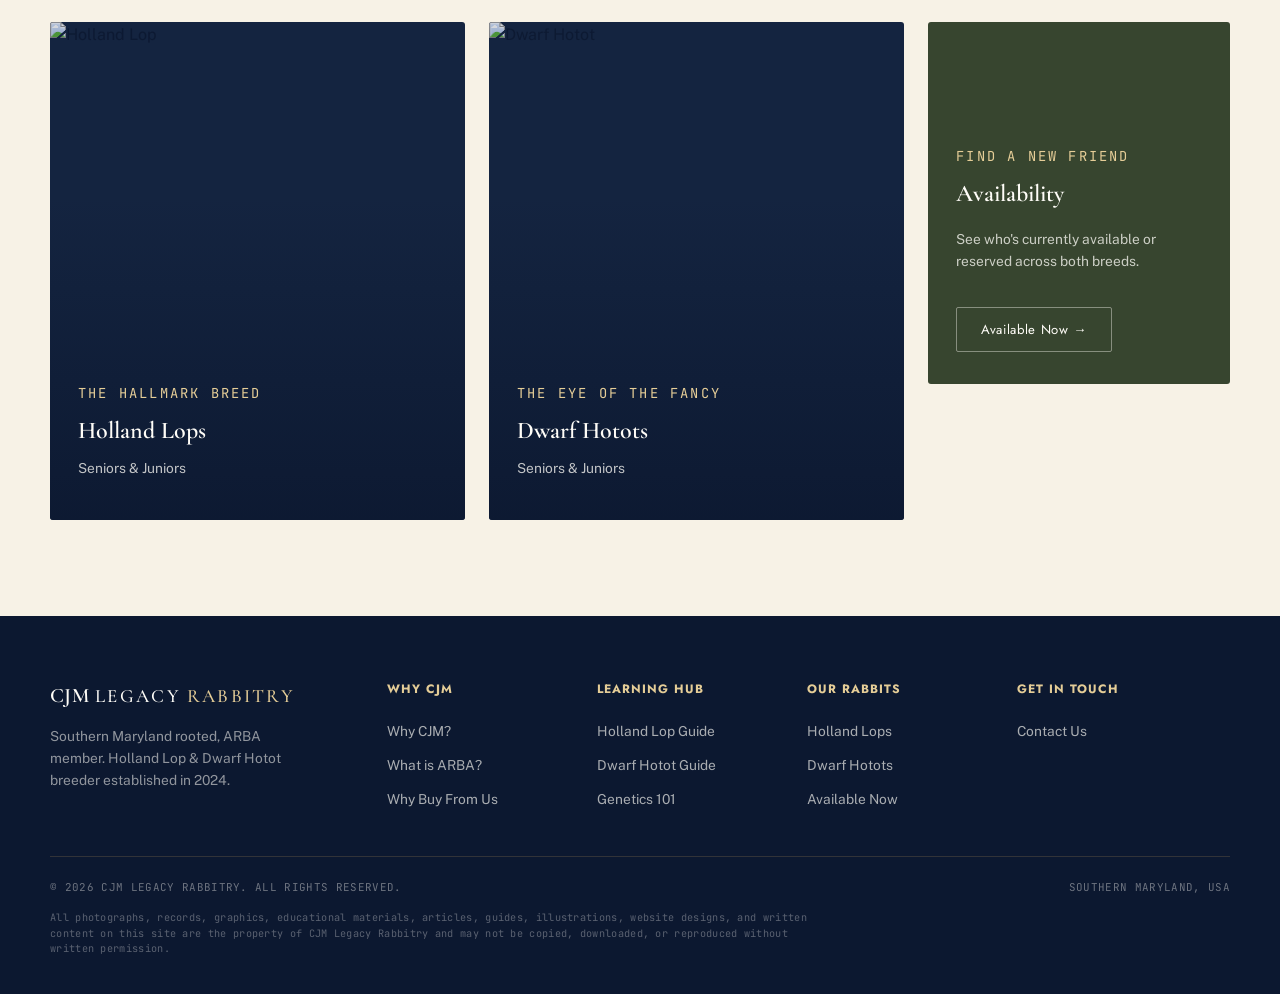
==== commit 3f160d59: "Host crest logo and share image on the site instead of Webflow Co-Authored-By: Claude Opus 5.5 <nore" ====
--- a/index.html
+++ b/index.html
@@ -13,11 +13,11 @@
 <meta property="og:title" content="CJM Legacy Rabbitry | Holland Lop &amp; Dwarf Hotot Breeder in Southern Maryland">
 <meta property="og:description" content="ARBA-member Holland Lop and Dwarf Hotot breeder in Southern Maryland. Pedigreed, health-recorded rabbits backed for life.">
 <meta property="og:url" content="https://cjmrabbitry.com/">
-<meta property="og:image" content="https://cdn.prod.website-files.com/6a64d33aa0a1c08dbbd805cc/6a668761750f530b132f5b5a_IMG_0008.png">
+<meta property="og:image" content="https://cjmrabbitry.com/images/share-preview.jpg">
 <meta name="twitter:card" content="summary_large_image">
 <meta name="twitter:title" content="CJM Legacy Rabbitry | Holland Lop &amp; Dwarf Hotot Breeder in Southern Maryland">
 <meta name="twitter:description" content="ARBA-member Holland Lop and Dwarf Hotot breeder in Southern Maryland. Pedigreed, health-recorded rabbits backed for life.">
-<meta name="twitter:image" content="https://cdn.prod.website-files.com/6a64d33aa0a1c08dbbd805cc/6a668761750f530b132f5b5a_IMG_0008.png">
+<meta name="twitter:image" content="https://cjmrabbitry.com/images/share-preview.jpg">
 
 <link rel="preconnect" href="https://fonts.googleapis.com">
 <link rel="preconnect" href="https://fonts.gstatic.com" crossorigin>
@@ -33,7 +33,7 @@
   "name": "CJM Legacy Rabbitry",
   "description": "ARBA-member Holland Lop and Dwarf Hotot rabbit breeder in Southern Maryland.",
   "url": "https://cjmrabbitry.com/",
-  "image": "https://cdn.prod.website-files.com/6a64d33aa0a1c08dbbd805cc/6a668761750f530b132f5b5a_IMG_0008.png",
+  "image": "https://cjmrabbitry.com/images/share-preview.jpg",
   "address": {
     "@type": "PostalAddress",
     "addressRegion": "MD",
@@ -65,7 +65,7 @@
     </div>
     <div class="hero-visual">
       <div class="hero-logo">
-        <img src="https://cdn.prod.website-files.com/6a64d33aa0a1c08dbbd805cc/6a720b72453838dc1a0f05e3_ChatGPT_Image_Aug_4__2026__11_53_14_AM-removebg-preview.png" alt="CJM Legacy Rabbitry crest logo" loading="eager">
+        <img src="images/crest-logo.webp" alt="CJM Legacy Rabbitry crest logo" width="720" height="720" loading="eager">
       </div>
     </div>
   </div>
--- a/css/home.css
+++ b/css/home.css
@@ -98,6 +98,7 @@
   position:relative;
   width:100%;
   max-width:360px;
+  height:auto;
   filter:drop-shadow(0 30px 55px rgba(0,0,0,0.45));
 }
 
